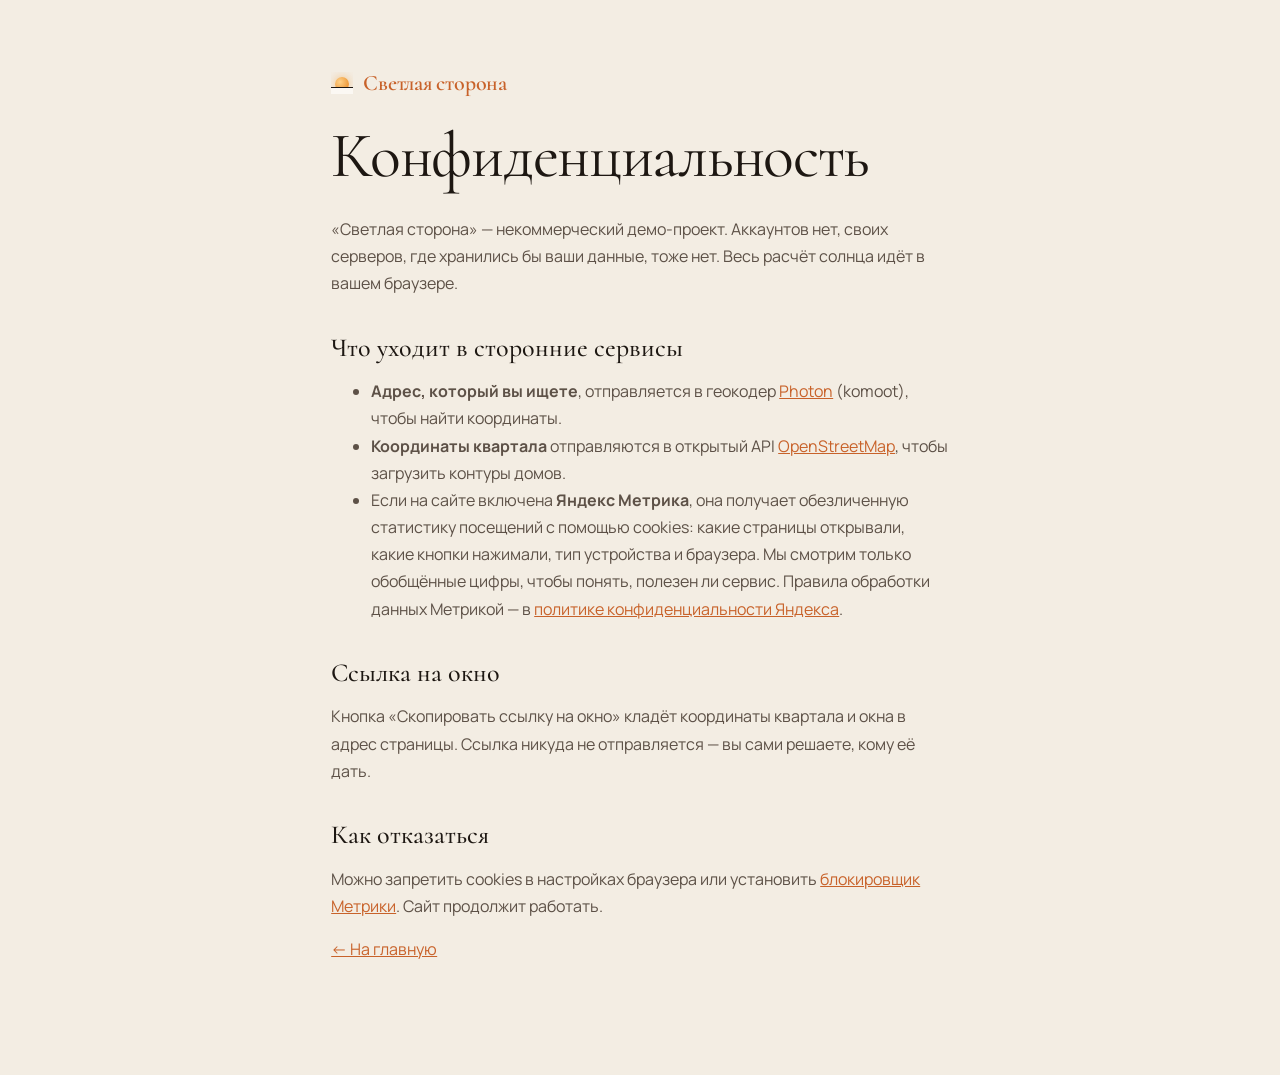
==== privacy.html @ 769c6578 "Скорость, путь пользователя, аналитика, документация Скорость на слабых компьютерах: - кадр рисуется" ====
<!doctype html>
<html lang="ru">
<head>
  <meta charset="utf-8">
  <meta name="viewport" content="width=device-width, initial-scale=1">
  <title>Конфиденциальность — Светлая сторона</title>
  <link rel="preconnect" href="https://fonts.googleapis.com">
  <link rel="preconnect" href="https://fonts.gstatic.com" crossorigin>
  <link href="https://fonts.googleapis.com/css2?family=Cormorant:wght@400;500&family=Manrope:wght@400;600&display=swap" rel="stylesheet">
  <link rel="stylesheet" href="css/style.css">
  <style>
    .doc { max-width: 720px; margin: 0 auto; padding: 72px var(--gutter) 96px; }
    .doc h1 { margin: 24px 0 28px; font: 400 clamp(40px, 6vw, 64px)/1 var(--serif); letter-spacing: -0.02em; }
    .doc h2 { margin: 36px 0 10px; font: 500 26px/1.1 var(--serif); }
    .doc p, .doc li { font-size: 16px; line-height: 1.7; color: var(--ink-2); }
    .doc a { color: var(--sun-deep); }
  </style>
</head>
<body>
  <main class="doc">
    <a class="logo" href="./"><span class="logo-mark" aria-hidden="true"><i></i></span><span class="logo-word">Светлая сторона</span></a>
    <h1>Конфиденциальность</h1>
    <p>«Светлая сторона» — некоммерческий демо-проект. Аккаунтов нет, своих серверов, где хранились бы ваши данные, тоже нет. Весь расчёт солнца идёт в вашем браузере.</p>

    <h2>Что уходит в сторонние сервисы</h2>
    <ul>
      <li><b>Адрес, который вы ищете</b>, отправляется в геокодер <a href="https://photon.komoot.io" target="_blank" rel="noopener">Photon</a> (komoot), чтобы найти координаты.</li>
      <li><b>Координаты квартала</b> отправляются в открытый API <a href="https://www.openstreetmap.org" target="_blank" rel="noopener">OpenStreetMap</a>, чтобы загрузить контуры домов.</li>
      <li>Если на сайте включена <b>Яндекс Метрика</b>, она получает обезличенную статистику посещений с помощью cookies: какие страницы открывали, какие кнопки нажимали, тип устройства и браузера. Мы смотрим только обобщённые цифры, чтобы понять, полезен ли сервис. Правила обработки данных Метрикой — в <a href="https://yandex.ru/legal/confidential/" target="_blank" rel="noopener">политике конфиденциальности Яндекса</a>.</li>
    </ul>

    <h2>Ссылка на окно</h2>
    <p>Кнопка «Скопировать ссылку на окно» кладёт координаты квартала и окна в адрес страницы. Ссылка никуда не отправляется — вы сами решаете, кому её дать.</p>

    <h2>Как отказаться</h2>
    <p>Можно запретить cookies в настройках браузера или установить <a href="https://yandex.ru/support/metrica/general/opt-out.html" target="_blank" rel="noopener">блокировщик Метрики</a>. Сайт продолжит работать.</p>

    <p><a href="./">← На главную</a></p>
  </main>
</body>
</html>
---- css/style.css ----
/* ============ Светлая сторона — стили ============ */

:root {
  --bg: #f3ede3;
  --bg-2: #ece4d7;
  --paper: #fbf8f3;
  --ink: #1d1712;
  --ink-2: #5d5147;
  --ink-3: #998b7d;
  --line: rgba(29, 23, 18, 0.08);
  --line-2: rgba(29, 23, 18, 0.14);
  --sun: #ee9a3a;
  --sun-2: #f3b56f;
  --sun-3: #ffd28a;
  --sun-deep: #c8622a;
  --shade: #93a0bd;
  --shade-deep: #5d6d93;
  --sage: #7f9470;
  --esp: #191310;

  --serif: "Cormorant", "Cormorant Garamond", Georgia, serif;
  --sans: "Manrope", system-ui, -apple-system, "Segoe UI", sans-serif;
  --mono: "JetBrains Mono", ui-monospace, "SFMono-Regular", Consolas, monospace;

  --ease: cubic-bezier(0.32, 0.72, 0, 1);
  --ease-out: cubic-bezier(0.16, 1, 0.3, 1);
  --spring: cubic-bezier(0.34, 1.56, 0.64, 1);

  --r-xl: 2rem;
  --bezel: 6px;
  --shadow-soft: 0 1px 1px rgba(60, 40, 20, 0.03), 0 14px 34px -16px rgba(60, 40, 20, 0.2),
    0 44px 90px -44px rgba(60, 40, 20, 0.24);
  --gutter: clamp(16px, 4vw, 56px);
}

*,
*::before,
*::after { box-sizing: border-box; }

html { -webkit-text-size-adjust: 100%; scroll-behavior: smooth; }
body {
  margin: 0;
  background: var(--bg);
  color: var(--ink);
  font-family: var(--sans);
  font-size: 16px;
  line-height: 1.5;
  -webkit-font-smoothing: antialiased;
  -moz-osx-font-smoothing: grayscale;
  overflow-x: hidden;
}
button, input { font: inherit; color: inherit; }
button { cursor: pointer; border: 0; background: none; padding: 0; }
a { color: inherit; }
::selection { background: var(--sun-3); color: var(--ink); }
:focus-visible { outline: 2px solid var(--sun); outline-offset: 3px; border-radius: 8px; }
[hidden] { display: none !important; }

/* ============ Сцена ============ */
.stage { position: fixed; inset: 0; z-index: 0; }
.stage canvas { display: block; width: 100%; height: 100%; outline: none; }
.stage-veil {
  position: absolute;
  inset: 0;
  pointer-events: none;
  background: linear-gradient(90deg, rgba(243, 237, 227, 0.92) 0%, rgba(243, 237, 227, 0.7) 26%, rgba(243, 237, 227, 0) 52%);
  transition: opacity 1.2s var(--ease);
}
.is-app .stage-veil { opacity: 0; }
.is-booting .stage { opacity: 0; }
.stage { transition: opacity 1.6s var(--ease); }

.labels { position: absolute; inset: 0; pointer-events: none; overflow: hidden; }
.lbl {
  position: absolute;
  left: 0;
  top: 0;
  white-space: nowrap;
  transition: opacity 0.3s var(--ease);
  will-change: transform;
}
.lbl-hour {
  translate: -50% -170%;
  font: 500 10px/1 var(--mono);
  color: #8a5a2a;
  padding: 3px 6px;
  border-radius: 999px;
  background: rgba(251, 248, 243, 0.78);
  box-shadow: 0 0 0 1px rgba(200, 98, 42, 0.14);
}
.lbl-arc {
  translate: -50% -140%;
  font: 500 11px/1 var(--sans);
  color: var(--ink-3);
}
.lbl-win {
  translate: 14px -50%;
  font: 600 11.5px/1 var(--sans);
  color: var(--ink);
  padding: 7px 11px 7px 9px;
  border-radius: 999px;
  background: rgba(251, 248, 243, 0.92);
  box-shadow: 0 0 0 1px rgba(200, 98, 42, 0.22), 0 8px 18px -8px rgba(60, 40, 20, 0.35);
  display: inline-flex;
  align-items: center;
  gap: 7px;
}
.lbl-win::before {
  content: "";
  width: 7px;
  height: 7px;
  border-radius: 50%;
  background: var(--sun);
  box-shadow: 0 0 0 3px rgba(238, 154, 58, 0.2);
}
.is-landing .lbl-hour,
.is-landing .lbl-arc { opacity: 0.85; }

/* ============ Общие компоненты ============ */
.title, .manifest-text, .final-title, .step h3, .calendar-cap h3, .p-title, .empty h3, .qa summary, .zone-name, .norm-lede {
  text-wrap: balance;
}
.wrap { max-width: 1320px; margin: 0 auto; padding: 0 var(--gutter); }
.section { position: relative; z-index: 2; background: var(--bg); padding: clamp(96px, 12vw, 176px) 0; }

.p-kicker { display: block; font-size: 12.5px; font-weight: 600; color: var(--ink-3); }
.micro { font-size: 12px; line-height: 1.3; color: var(--ink-3); }

/* Поверхности: одна граница и одна тень */
.shell { border-radius: var(--r-xl); }
.core {
  border-radius: inherit;
  background: var(--paper);
  box-shadow: 0 0 0 1px var(--line), 0 18px 40px -28px rgba(60, 40, 20, 0.38);
}

/* Кнопки */
.btn {
  display: inline-flex;
  align-items: center;
  justify-content: center;
  gap: 8px;
  padding: 13px 24px;
  border-radius: 999px;
  font-weight: 600;
  font-size: 14.5px;
  white-space: nowrap;
  transition: transform 0.4s var(--ease), background-color 0.3s var(--ease), box-shadow 0.3s var(--ease);
}
.btn:active { transform: scale(0.98); }
.btn-i { width: 15px; height: 15px; flex: none; fill: none; stroke: currentColor; stroke-width: 1.5; stroke-linecap: round; stroke-linejoin: round; }
.btn-sun { background: #e98a34; color: #fffaf3; box-shadow: 0 10px 24px -14px rgba(200, 98, 42, 0.8); }
.btn-sun:hover { background: #de7d28; }
.btn-ink { background: var(--ink); color: var(--paper); }
.btn-ink:hover { background: #2c231c; }
.btn-ghost { background: transparent; color: var(--ink); box-shadow: inset 0 0 0 1px var(--line-2); }
.btn-ghost:hover { background: rgba(29, 23, 18, 0.05); }
.btn-sm { padding: 9px 16px; font-size: 13px; }
.btn-lg { padding: 18px 34px; font-size: 17px; }

/* Логотип */
.logo { display: inline-flex; align-items: center; gap: 10px; text-decoration: none; }
.logo-mark { position: relative; width: 22px; height: 22px; flex: none; overflow: hidden; }
.logo-mark i {
  position: absolute;
  left: 4px;
  top: 5px;
  width: 14px;
  height: 14px;
  border-radius: 50%;
  background: radial-gradient(circle at 35% 35%, #ffd28a, #ee9a3a 70%);
  box-shadow: 0 0 10px rgba(238, 154, 58, 0.55);
}
.logo-mark::after {
  content: "";
  position: absolute;
  left: 0;
  right: 0;
  top: 15px;
  height: 7px;
  background: var(--paper);
  border-top: 1.5px solid var(--ink);
}
.logo-word { font: 600 22px/1 var(--serif); letter-spacing: -0.01em; white-space: nowrap; }

/* ============ Навигация ============ */
.nav {
  position: fixed;
  top: 18px;
  left: 50%;
  z-index: 40;
  transform: translateX(-50%);
  transition: transform 0.9s var(--ease), opacity 0.6s var(--ease);
}
.nav-pill {
  display: flex;
  align-items: center;
  gap: 6px;
  padding: 6px 6px 6px 18px;
  border-radius: 999px;
  background: rgba(251, 248, 243, 0.66);
  -webkit-backdrop-filter: blur(18px) saturate(1.4);
  backdrop-filter: blur(18px) saturate(1.4);
  box-shadow: 0 0 0 1px rgba(29, 23, 18, 0.06), 0 12px 32px -14px rgba(60, 40, 20, 0.3);
}
.nav .logo { margin-right: 14px; }
.nav-links { display: flex; gap: 2px; }
.nav-links a {
  padding: 9px 14px;
  border-radius: 999px;
  font-size: 13.5px;
  font-weight: 500;
  color: var(--ink-2);
  text-decoration: none;
  white-space: nowrap;
  transition: background-color 0.4s var(--ease), color 0.4s var(--ease);
}
.nav-links a:hover { background: rgba(29, 23, 18, 0.05); color: var(--ink); }
.nav-cta { margin-left: 8px; }
.is-app .nav { transform: translate(-50%, -140%); opacity: 0; pointer-events: none; }

.burger { display: none; position: relative; width: 42px; height: 42px; border-radius: 50%; background: var(--ink); }
.burger i {
  position: absolute;
  left: 13px;
  width: 16px;
  height: 1.5px;
  background: var(--paper);
  border-radius: 2px;
  transition: transform 0.6s var(--ease), top 0.6s var(--ease);
}
.burger i:first-child { top: 17px; }
.burger i:last-child { top: 23px; }
.menu-open .burger i:first-child { top: 20px; transform: rotate(45deg); }
.menu-open .burger i:last-child { top: 20px; transform: rotate(-45deg); }

.menu {
  position: fixed;
  inset: 0;
  z-index: 35;
  display: flex;
  align-items: center;
  padding: 0 28px;
  background: rgba(243, 237, 227, 0.86);
  -webkit-backdrop-filter: blur(28px);
  backdrop-filter: blur(28px);
  opacity: 0;
  pointer-events: none;
  transition: opacity 0.6s var(--ease);
}
.menu nav { display: flex; flex-direction: column; gap: 6px; }
.menu a,
.menu .menu-cta {
  font: 400 44px/1.1 var(--serif);
  color: var(--ink);
  text-decoration: none;
  text-align: left;
  opacity: 0;
  transform: translateY(48px);
  transition: opacity 0.7s var(--ease), transform 0.9s var(--ease);
  transition-delay: calc(var(--i) * 60ms + 80ms);
}
.menu .menu-cta { margin-top: 24px; font-style: italic; color: var(--sun-deep); }
.menu-open .menu { opacity: 1; pointer-events: auto; }
.menu-open .menu a,
.menu-open .menu .menu-cta { opacity: 1; transform: none; }

/* ============ Герой ============ */
.landing { position: relative; z-index: 1; transition: opacity 0.8s var(--ease), transform 1s var(--ease); }
.hero {
  position: relative;
  min-height: 100dvh;
  padding: 0 var(--gutter);
  pointer-events: none;
}
.hero-copy {
  position: relative;
  z-index: 2;
  display: flex;
  flex-direction: column;
  align-items: flex-start;
  justify-content: center;
  min-height: 100dvh;
  max-width: 720px;
  padding: 120px 0 110px;
}
.hero-copy > * { pointer-events: auto; }
.display {
  margin: 0;
  font: 400 clamp(54px, 7.4vw, 128px)/0.92 var(--serif);
  letter-spacing: -0.025em;
  color: var(--ink);
}
.display em { font-style: italic; color: var(--sun-deep); }
.lede {
  max-width: 35ch;
  text-wrap: pretty;
  margin: 28px 0 34px;
  font-size: clamp(16px, 1.25vw, 19px);
  line-height: 1.6;
  color: var(--ink-2);
}
.hero-copy,
.readout { transition: opacity 0.9s var(--ease); }
.is-booting .hero-copy,
.is-booting .readout { opacity: 0; }

/* Поиск */
.search { position: relative; width: min(100%, 560px); z-index: 5; }
.search-core { display: flex; align-items: center; gap: 10px; padding: 6px 6px 6px 18px; }
.search-ico { width: 18px; height: 18px; flex: none; fill: none; stroke: var(--ink-3); stroke-width: 1.4; stroke-linecap: round; }
.search input {
  flex: 1;
  min-width: 0;
  height: 46px;
  border: 0;
  outline: none;
  background: transparent;
  font-size: 16px;
  color: var(--ink);
}
.search input::placeholder { color: var(--ink-3); }
.search input::-webkit-search-cancel-button { display: none; }
.suggest {
  position: absolute;
  left: 0;
  right: 0;
  top: calc(100% + 8px);
  margin: 0;
  padding: 6px;
  list-style: none;
  border-radius: 24px;
  background: rgba(251, 248, 243, 0.97);
  box-shadow: 0 0 0 1px var(--line), 0 24px 50px -20px rgba(60, 40, 20, 0.35);
  opacity: 0;
  transform: translateY(-6px) scale(0.99);
  pointer-events: none;
  transition: opacity 0.35s var(--ease), transform 0.5s var(--ease);
  max-height: 340px;
  overflow-y: auto;
}
.suggest.open { opacity: 1; transform: none; pointer-events: auto; }
.suggest li {
  display: flex;
  flex-direction: column;
  gap: 2px;
  padding: 10px 14px;
  border-radius: 18px;
  cursor: pointer;
  transition: background-color 0.25s var(--ease);
}
.suggest li:hover,
.suggest li.active { background: rgba(29, 23, 18, 0.05); }
.suggest .s-title { font-size: 14.5px; font-weight: 600; }
.suggest .s-sub { font-size: 12px; color: var(--ink-3); }
.suggest .s-note { font-size: 13px; color: var(--ink-3); cursor: default; }
.suggest .s-note:hover { background: none; }

.quick { display: flex; flex-wrap: wrap; align-items: center; gap: 8px; margin-top: 22px; }
.quick span { font-size: 12.5px; color: var(--ink-3); margin-right: 4px; }
.quick button {
  padding: 8px 14px;
  border-radius: 999px;
  font-size: 13px;
  font-weight: 500;
  background: rgba(251, 248, 243, 0.75);
  box-shadow: inset 0 0 0 1px var(--line);
  transition: transform 0.5s var(--ease), background-color 0.4s var(--ease), box-shadow 0.4s var(--ease);
}
.quick button:hover { background: var(--paper); transform: translateY(-1px); box-shadow: inset 0 0 0 1px var(--line-2), 0 8px 18px -10px rgba(60, 40, 20, 0.3); }

/* Табло в углу героя */
.readout {
  position: absolute;
  right: var(--gutter);
  bottom: 40px;
  z-index: 2;
  width: 304px;
  pointer-events: auto;
}
.readout .core { padding: 16px 18px 15px; background: rgba(251, 248, 243, 0.9); }
.readout-top { display: flex; justify-content: space-between; }
.readout-main { display: flex; align-items: baseline; justify-content: space-between; margin: 10px 0 12px; }
.readout-clock { font: 400 40px/1 var(--mono); letter-spacing: -0.04em; }
.readout-sun { display: inline-flex; align-items: center; gap: 6px; font: 500 14px var(--mono); color: var(--sun-deep); }
.readout-sun svg { width: 16px; height: 16px; fill: none; stroke: currentColor; stroke-width: 1.4; stroke-linecap: round; }
.readout-track { display: block; width: 100%; height: 22px; border-radius: 6px; }
.readout-status { display: flex; align-items: center; gap: 8px; margin: 12px 0 0; font-size: 12.5px; color: var(--ink-2); }
.readout-status i { width: 8px; height: 8px; border-radius: 50%; background: var(--sun); flex: none; transition: background-color 0.4s var(--ease); }
.readout-status.is-blocked i { background: var(--shade-deep); }
.readout-status.is-off i { background: var(--ink-3); }

.hero-hint {
  position: absolute;
  left: var(--gutter);
  bottom: 32px;
  z-index: 2;
  margin: 0;
  font-size: 12.5px;
  color: var(--ink-3);
}
@media (hover: none) { .hero-hint { display: none; } }

/* ============ Манифест ============ */
.sheet {
  position: relative;
  z-index: 2;
  background: var(--bg);
  border-radius: 44px 44px 0 0;
  box-shadow: 0 -30px 60px -40px rgba(60, 40, 20, 0.35);
}
.manifest-text {
  margin: 0;
  max-width: 1120px;
  font: 400 clamp(30px, 3.8vw, 64px)/1.06 var(--serif);
  letter-spacing: -0.018em;
}
.stats {
  display: grid;
  grid-template-columns: repeat(3, 1fr);
  margin-top: clamp(56px, 7vw, 96px);
  border-top: 1px solid var(--line-2);
}
.stat { padding: 28px 32px 0 0; }
.stat + .stat { padding-left: 32px; border-left: 1px solid var(--line-2); }
.stat-num { display: flex; align-items: baseline; gap: 6px; font: 300 clamp(64px, 6.4vw, 104px)/0.9 var(--serif); letter-spacing: -0.03em; }
.stat-num b { font-weight: 400; }
.stat-num small { font-size: 0.32em; color: var(--ink-3); letter-spacing: 0; }
.stat p { margin: 18px 0 0; max-width: 30ch; font-size: 14.5px; color: var(--ink-2); }
.stat p b { color: var(--ink); font-weight: 600; }

/* ============ Как считаем ============ */
.title {
  margin: 0;
  font: 400 clamp(40px, 5vw, 84px)/0.98 var(--serif);
  letter-spacing: -0.025em;
}
.steps {
  display: grid;
  grid-template-columns: repeat(3, 1fr);
  margin: clamp(48px, 6vw, 80px) 0 0;
  padding: 0;
  list-style: none;
  border-top: 1px solid var(--line-2);
}
.step { padding: 28px 32px 0 0; }
.step + .step { padding-left: 32px; border-left: 1px solid var(--line-2); }
.step-num { display: block; font: 400 40px/1 var(--serif); color: var(--sun-deep); }
.step h3 { margin: 22px 0 12px; font: 500 30px/1.05 var(--serif); letter-spacing: -0.01em; }
.step p { margin: 0; max-width: 40ch; font-size: 15px; line-height: 1.65; color: var(--ink-2); }
.step .step-fact { margin-top: 16px; color: var(--ink); }
.step-fact:empty { display: none; }
.calendar { margin: clamp(80px, 10vw, 140px) 0 0; }
.calendar-cap { display: flex; justify-content: space-between; align-items: flex-end; gap: 40px; margin-bottom: 28px; }
.calendar-cap h3 { margin: 0 0 12px; font: 400 clamp(32px, 3.4vw, 52px)/1 var(--serif); letter-spacing: -0.02em; }
.calendar-cap p { margin: 0; max-width: 62ch; font-size: 15px; line-height: 1.65; color: var(--ink-2); }
.calendar-cap .legend { flex: none; flex-direction: column; gap: 8px; }

/* Тепловая карта */
.heat-wrap { position: relative; padding: 0 0 0 34px; margin: 0; }
.heat { display: block; width: 100%; height: 240px; border-radius: 12px; background: #f1ebe1; cursor: crosshair; }
.heat-hours {
  position: absolute;
  left: 0;
  top: 0;
  height: 240px;
  display: flex;
  flex-direction: column;
  justify-content: space-between;
  font: 500 10px/1 var(--mono);
  color: var(--ink-3);
}
.heat-months {
  display: grid;
  grid-template-columns: repeat(12, 1fr);
  margin-top: 10px;
  font: 500 11px/1 var(--sans);
  color: var(--ink-3);
}
.heat-months span { padding-left: 2px; border-left: 1px solid var(--line); }
.legend { display: flex; flex-wrap: wrap; gap: 8px 18px; margin: 0; padding: 0; list-style: none; font-size: 13px; color: var(--ink-2); }
.legend li { display: inline-flex; align-items: center; gap: 8px; white-space: nowrap; }
.legend i { width: 11px; height: 11px; border-radius: 3px; }
.lg-lit { background: #f2a447; }
.lg-blk { background: #9aa6c0; }
.lg-beh { background: #e6ddcf; box-shadow: inset 0 0 0 1px rgba(29, 23, 18, 0.08); }
.lg-night { background: #2b2b3d; }

/* ============ Норма ============ */
.norm-sec { background: var(--esp); color: #efe7db; border-radius: 44px; margin: 0 clamp(8px, 1.4vw, 20px); }
.norm-sec .title { color: #f7f1e8; max-width: 24ch; }
.norm-top { display: flex; flex-direction: column; align-items: flex-start; gap: 26px; margin-bottom: clamp(48px, 6vw, 88px); }
.norm-grid { display: grid; grid-template-columns: 4fr 8fr; gap: clamp(40px, 6vw, 96px); align-items: start; }
.norm-intro { display: flex; flex-direction: column; align-items: flex-start; gap: 22px; padding-top: 72px; }
.norm-lede { margin: 0; font-size: 16.5px; line-height: 1.65; color: rgba(239, 231, 219, 0.78); max-width: 46ch; }
.norm-note { margin: 0; font-size: 14px; line-height: 1.6; color: rgba(239, 231, 219, 0.5); max-width: 50ch; }
.zones { display: grid; grid-template-columns: repeat(3, 1fr); gap: 14px; padding-top: 72px; position: relative; }
.lat-scale {
  position: absolute;
  left: 0;
  right: 0;
  top: 0;
  height: 40px;
  border-bottom: 1px solid rgba(255, 255, 255, 0.14);
}
.lat-scale span {
  position: absolute;
  left: var(--p);
  bottom: 10px;
  transform: translateX(-50%);
  font: 500 11px/1 var(--sans);
  color: rgba(239, 231, 219, 0.5);
  white-space: nowrap;
}
.lat-scale span::after {
  content: "";
  position: absolute;
  left: 50%;
  top: calc(100% + 4px);
  width: 1px;
  height: 7px;
  background: rgba(239, 231, 219, 0.35);
}
.lat-scale span:first-child { transform: none; }
.lat-scale span:first-child::after { left: 0; }
.lat-scale span:last-child { transform: translateX(-100%); }
.lat-scale span:last-child::after { left: auto; right: 0; }
.lat-scale .lat-mark { color: var(--sun-2); bottom: -22px; }
.lat-scale .lat-mark::after { top: auto; bottom: calc(100% + 4px); height: 12px; background: var(--sun-2); }
.zone { display: flex; flex-direction: column; min-height: 280px; padding: 26px 24px 24px; border-radius: 24px; background: #221a15; box-shadow: inset 0 0 0 1px rgba(255, 255, 255, 0.08); }
.zone-name { font: 500 26px/1 var(--serif); color: #f7f1e8; }
.zone-lat { margin-top: 10px; font-size: 13px; color: rgba(239, 231, 219, 0.55); }
.zone-val { margin-top: auto; font: 300 92px/0.9 var(--serif); letter-spacing: -0.03em; color: #f7f1e8; }
.zone-val small { font-size: 0.3em; margin-left: 6px; color: rgba(239, 231, 219, 0.5); }
.zone-period { margin-top: 14px; font-size: 13px; color: rgba(239, 231, 219, 0.6); }

/* ============ Вопросы ============ */
.faq-grid { display: grid; grid-template-columns: 5fr 7fr; gap: clamp(40px, 6vw, 96px); align-items: start; }
.faq-list { border-top: 1px solid var(--line-2); }
.qa { border-bottom: 1px solid var(--line-2); }
.qa summary {
  display: flex;
  align-items: center;
  justify-content: space-between;
  gap: 24px;
  padding: 28px 0;
  list-style: none;
  cursor: pointer;
  font: 400 clamp(24px, 2.2vw, 32px)/1.1 var(--serif);
  letter-spacing: -0.01em;
  transition: color 0.4s var(--ease);
}
.qa summary::-webkit-details-marker { display: none; }
.qa summary:hover { color: var(--sun-deep); }
.qa summary i { position: relative; width: 34px; height: 34px; flex: none; border-radius: 50%; box-shadow: inset 0 0 0 1px var(--line-2); transition: transform 0.6s var(--ease), background-color 0.4s var(--ease); }
.qa summary i::before,
.qa summary i::after { content: ""; position: absolute; left: 11px; top: 16.5px; width: 12px; height: 1px; background: currentColor; }
.qa summary i::after { transform: rotate(90deg); }
.qa[open] summary i { transform: rotate(45deg); background: rgba(238, 154, 58, 0.12); }
.qa-body p { margin: 0; padding: 0 0 30px; max-width: 62ch; font-size: 16px; line-height: 1.7; color: var(--ink-2); }
.qa[open] .qa-body { animation: qaIn 0.7s var(--ease-out); }
@keyframes qaIn { from { opacity: 0; transform: translateY(-8px); } }

/* ============ Финал ============ */
.final { padding-bottom: 40px; }
.final-inner { display: flex; flex-direction: column; align-items: center; text-align: center; gap: 48px; padding-bottom: clamp(96px, 12vw, 160px); }
.final-title { margin: 0; font: 400 clamp(48px, 7vw, 124px)/0.92 var(--serif); letter-spacing: -0.028em; }
.foot { display: flex; align-items: center; gap: 28px; padding-top: 32px; border-top: 1px solid var(--line-2); }
.foot p { margin: 0; font-size: 12.5px; color: var(--ink-3); max-width: 90ch; }
.foot a { color: var(--ink-2); }
.logo-sm .logo-word { font-size: 20px; }

/* Появление при прокрутке */
.rv [data-reveal] { opacity: 0; transform: translateY(16px); transition: opacity 0.8s var(--ease-out), transform 0.9s var(--ease-out); }
.rv [data-reveal].in { opacity: 1; transform: none; }

/* ============ Приложение ============ */
.is-app { overflow: hidden; }
.is-app .landing { opacity: 0; transform: translateY(-24px); pointer-events: none; }
.is-app.app-ready .landing { visibility: hidden; }
.app {
  position: fixed;
  inset: 0;
  z-index: 20;
  pointer-events: none;
  visibility: hidden;
  opacity: 0;
  transition: opacity 0.7s var(--ease), visibility 0s linear 0.7s;
}
.is-app .app { visibility: visible; opacity: 1; transition: opacity 0.7s var(--ease) 0.25s, visibility 0s; }
.app > * { pointer-events: auto; }
.app .panels { pointer-events: none; }
.app .panels > * { pointer-events: auto; }

.app-top {
  position: absolute;
  top: 16px;
  left: 16px;
  right: 16px;
  display: flex;
  align-items: center;
  gap: 12px;
  pointer-events: none;
}
.app-top > * { pointer-events: auto; }
.pill {
  display: inline-flex;
  align-items: center;
  gap: 10px;
  height: 52px;
  padding: 0 18px 0 14px;
  border-radius: 999px;
  background: rgba(251, 248, 243, 0.74);
  -webkit-backdrop-filter: blur(18px) saturate(1.3);
  backdrop-filter: blur(18px) saturate(1.3);
  box-shadow: 0 0 0 1px rgba(29, 23, 18, 0.06), 0 12px 30px -16px rgba(60, 40, 20, 0.35);
  font-size: 13.5px;
  white-space: nowrap;
}
.back { transition: transform 0.6s var(--ease); }
.back:hover { transform: translateX(-2px); }
.back svg { width: 16px; height: 16px; fill: none; stroke: var(--ink); stroke-width: 1.5; stroke-linecap: round; stroke-linejoin: round; }
.back-word { font: 600 19px/1 var(--serif); white-space: nowrap; }
.back .logo-mark::after { background: transparent; }
.app-search { margin: 0 auto; width: min(480px, 100%); }
.app-search.shell { -webkit-backdrop-filter: blur(18px); backdrop-filter: blur(18px); }
.app-search .core { background: rgba(251, 248, 243, 0.88); }
.app-search input { height: 38px; font-size: 14.5px; }
.place-pill { max-width: 320px; }
.place-pill span { overflow: hidden; text-overflow: ellipsis; color: var(--ink-2); }
.place-pill b { font: 500 11px var(--mono); padding: 4px 8px; border-radius: 999px; background: rgba(29, 23, 18, 0.06); }

.panels { position: absolute; inset: 0; }
.panel {
  position: absolute;
  top: 84px;
  max-height: calc(100dvh - 84px - 112px);
  display: flex;
  -webkit-backdrop-filter: blur(22px) saturate(1.3);
  backdrop-filter: blur(22px) saturate(1.3);
  transition: transform 1s var(--ease), opacity 0.8s var(--ease);
}
.panel .core { flex: 1; overflow-y: auto; overscroll-behavior: contain; background: rgba(251, 248, 243, 0.86); scrollbar-width: thin; scrollbar-color: rgba(29, 23, 18, 0.15) transparent; }
.panel-left { left: 16px; width: 318px; transform: translateX(-30px); opacity: 0; }
.panel-right { right: 16px; width: 384px; bottom: 112px; transform: translateX(30px); opacity: 0; }
.is-app .panel-left,
.is-app .panel-right { transform: none; opacity: 1; transition-delay: 0.35s; }
.is-app .panel-right { transition-delay: 0.45s; }

.p-sec { padding: 18px 20px; border-bottom: 1px solid var(--line); }
.p-sec:last-of-type { border-bottom: 0; }
.p-title { margin: 12px 0 4px; font: 500 26px/1.04 var(--serif); letter-spacing: -0.01em; }
.p-sub { margin: 0; font-size: 13px; line-height: 1.5; color: var(--ink-3); }
.p-row { display: flex; align-items: center; justify-content: space-between; gap: 12px; }
.p-label { font-size: 12.5px; font-weight: 600; color: var(--ink-2); display: inline-flex; align-items: center; gap: 8px; }
.p-value { font-size: 12.5px; font-weight: 600; color: var(--ink); }
.tag { font: 600 11px/1 var(--sans); white-space: nowrap; padding: 4px 8px; border-radius: 999px; background: rgba(29, 23, 18, 0.06); color: var(--ink-3); }
.tag.is-guess { background: rgba(238, 154, 58, 0.16); color: #9a4a17; }
.tag.is-user { background: rgba(93, 109, 147, 0.14); color: var(--shade-deep); }
.stepper { display: inline-flex; align-items: center; gap: 2px; padding: 3px; border-radius: 999px; background: rgba(29, 23, 18, 0.05); }
.stepper button { width: 30px; height: 30px; border-radius: 50%; font-size: 16px; line-height: 1; color: var(--ink-2); transition: background-color 0.3s var(--ease), transform 0.4s var(--ease); }
.stepper button:hover { background: var(--paper); color: var(--ink); }
.stepper button:active { transform: scale(0.92); }
.stepper output { min-width: 32px; text-align: center; font: 500 14px var(--mono); }
.facing { margin: 12px 0 0; font-size: 12.5px; color: var(--ink-3); }
.facing b { color: var(--ink); font-weight: 600; }
.hint { margin: 0; padding: 14px 20px 18px; font-size: 11.5px; line-height: 1.55; color: var(--ink-3); }

input[type="range"] {
  --fill: 50%;
  -webkit-appearance: none;
  appearance: none;
  width: 100%;
  height: 24px;
  margin: 12px 0 0;
  background: transparent;
  cursor: pointer;
}
input[type="range"]::-webkit-slider-runnable-track {
  height: 4px;
  border-radius: 4px;
  background: linear-gradient(90deg, var(--sun) var(--fill), rgba(29, 23, 18, 0.1) var(--fill));
}
input[type="range"]::-moz-range-track { height: 4px; border-radius: 4px; background: rgba(29, 23, 18, 0.1); }
input[type="range"]::-moz-range-progress { height: 4px; border-radius: 4px; background: var(--sun); }
input[type="range"]::-webkit-slider-thumb {
  -webkit-appearance: none;
  width: 18px;
  height: 18px;
  margin-top: -7px;
  border-radius: 50%;
  background: var(--paper);
  box-shadow: 0 0 0 1px rgba(29, 23, 18, 0.12), 0 4px 10px -2px rgba(60, 40, 20, 0.35);
  transition: transform 0.4s var(--ease);
}
input[type="range"]::-moz-range-thumb { width: 18px; height: 18px; border: 0; border-radius: 50%; background: var(--paper); box-shadow: 0 0 0 1px rgba(29, 23, 18, 0.12), 0 4px 10px -2px rgba(60, 40, 20, 0.35); }
input[type="range"]:active::-webkit-slider-thumb { transform: scale(1.15); }

.chips { display: flex; flex-wrap: wrap; gap: 6px; margin-top: 12px; }
.chips button {
  padding: 6px 11px;
  border-radius: 999px;
  font-size: 12px;
  font-weight: 500;
  color: var(--ink-2);
  background: rgba(29, 23, 18, 0.045);
  transition: background-color 0.35s var(--ease), color 0.35s var(--ease);
}
.chips button:hover { background: rgba(29, 23, 18, 0.08); }
.chips button.active { background: var(--ink); color: var(--paper); }
.months { display: grid; grid-template-columns: repeat(12, 1fr); margin-top: 2px; font: 500 10px var(--sans); color: var(--ink-3); }
.months span { text-align: center; }

/* Результаты */
.empty { padding: 34px 26px 30px; text-align: center; }
.empty-art svg { width: 132px; height: auto; }
.empty .blink { animation: blink 1.8s var(--ease) infinite; }
.empty .cursor { animation: cursor 3.2s var(--ease) infinite; }
@keyframes blink { 50% { opacity: 0.35; } }
@keyframes cursor { 0%, 100% { transform: translate(8px, 10px); } 50% { transform: none; } }
.empty h3 { margin: 18px 0 8px; font: 500 28px/1.05 var(--serif); }
.empty p { margin: 0 auto; max-width: 30ch; font-size: 13.5px; color: var(--ink-3); }
.results { display: none; }
.has-win .empty { display: none; }
.has-win .results { display: block; }

.r-hero { padding: 22px 22px 18px; }
.r-big { margin-top: 14px; font: 400 66px/0.88 var(--serif); letter-spacing: -0.03em; }
.r-big small { font-size: 0.42em; letter-spacing: 0; color: var(--ink-2); margin: 0 0.12em 0 0.06em; }
.r-cap { margin: 8px 0 0; font-size: 13px; color: var(--ink-3); }
.r-intervals { display: flex; flex-wrap: wrap; gap: 6px; margin-top: 14px; }
.r-intervals span { font: 500 11.5px var(--mono); padding: 5px 9px; border-radius: 999px; background: rgba(238, 154, 58, 0.14); color: #93460f; }
.r-intervals .none { background: rgba(93, 109, 147, 0.12); color: var(--shade-deep); }

.norm-card { margin: 0 14px 14px; padding: 14px 16px; border-radius: 20px; background: rgba(127, 148, 112, 0.14); box-shadow: inset 0 0 0 1px rgba(127, 148, 112, 0.2); transition: background-color 0.5s var(--ease); }
.norm-card.fail { background: rgba(200, 98, 42, 0.09); box-shadow: inset 0 0 0 1px rgba(200, 98, 42, 0.18); }
.norm-head { display: flex; align-items: center; justify-content: space-between; gap: 10px; }
.norm-badge { font: 700 12px/1 var(--sans); padding: 6px 10px; border-radius: 999px; background: var(--sage); color: #fff; }
.norm-card.fail .norm-badge { background: var(--sun-deep); }
.norm-text { margin: 10px 0 0; font-size: 13px; line-height: 1.55; color: var(--ink-2); }
.norm-text b { color: var(--ink); }

.r-sec { padding: 18px 20px; border-top: 1px solid var(--line); }
.r-head { display: flex; align-items: baseline; justify-content: space-between; gap: 10px; margin-bottom: 14px; }
.r-head h4 { margin: 0; font: 500 22px/1 var(--serif); letter-spacing: -0.01em; }
.heat-wrap-sm { margin: 0; padding: 0; }
.heat-wrap-sm .heat { height: 150px; border-radius: 10px; }
.heat-wrap-sm .heat-months { font-size: 9px; margin-top: 6px; }
.legend-sm { margin-top: 12px; font-size: 11.5px; gap: 6px 14px; }
.legend-sm i { width: 9px; height: 9px; }

.blockers { margin: 0; padding: 0; list-style: none; display: flex; flex-direction: column; gap: 4px; }
.blockers li {
  display: grid;
  grid-template-columns: 1fr auto;
  gap: 4px 12px;
  padding: 10px 12px;
  border-radius: 14px;
  cursor: pointer;
  transition: background-color 0.3s var(--ease);
}
.blockers li:hover { background: rgba(29, 23, 18, 0.045); }
.b-name { font-size: 13.5px; font-weight: 600; overflow: hidden; text-overflow: ellipsis; white-space: nowrap; }
.b-meta { grid-column: 1; font-size: 11.5px; color: var(--ink-3); }
.b-share { grid-row: 1 / span 2; grid-column: 2; align-self: center; font: 500 15px var(--mono); color: var(--shade-deep); }
.b-bar { grid-column: 1 / -1; height: 3px; border-radius: 3px; background: rgba(29, 23, 18, 0.06); overflow: hidden; }
.b-bar i { display: block; height: 100%; width: 100%; background: var(--shade); transform-origin: left; transform: scaleX(var(--v)); transition: transform 1s var(--ease-out); }
.blockers .b-empty { cursor: default; font-size: 13px; color: var(--ink-3); display: block; }
.blockers .b-empty:hover { background: none; }

.floors { position: relative; display: flex; align-items: flex-end; gap: 2px; height: 128px; padding-top: 18px; }
.floors button { position: relative; flex: 1; height: 100%; display: flex; align-items: flex-end; min-width: 0; }
.floors button i {
  display: block;
  width: 100%;
  height: 100%;
  border-radius: 4px 4px 1px 1px;
  background: #e3d9c9;
  transform-origin: bottom;
  transform: scaleY(var(--v, 0.02));
  transition: transform 0.9s var(--ease-out), background-color 0.3s var(--ease);
}
.floors button:hover i { background: #d3c6b2; }
.floors button.cur i { background: linear-gradient(180deg, #f3b56f, #e8862f); }
.floors button span {
  position: absolute;
  left: 50%;
  bottom: -18px;
  transform: translateX(-50%);
  font: 500 9.5px var(--mono);
  color: var(--ink-3);
}
.floors-axis { height: 18px; }
.floors-tip { position: absolute; top: 0; left: 0; font: 500 10.5px var(--mono); color: var(--ink-2); }
.r-actions { padding-bottom: 22px; }

/* Таймлайн */
.timebar {
  position: absolute;
  left: 16px;
  right: 16px;
  bottom: 16px;
  max-width: 1120px;
  margin: 0 auto;
  border-radius: var(--r-xl);
  -webkit-backdrop-filter: blur(22px) saturate(1.3);
  backdrop-filter: blur(22px) saturate(1.3);
  transform: translateY(30px);
  opacity: 0;
  transition: transform 1s var(--ease) 0.5s, opacity 0.8s var(--ease) 0.5s;
}
.is-app .timebar { transform: none; opacity: 1; }
.timebar .core { display: flex; align-items: center; gap: 14px; padding: 8px 14px 8px 8px; background: rgba(251, 248, 243, 0.88); }
.play {
  position: relative;
  width: 46px;
  height: 46px;
  flex: none;
  border-radius: 50%;
  background: var(--ink);
  color: var(--paper);
  display: grid;
  place-items: center;
  transition: transform 0.5s var(--ease), background-color 0.3s var(--ease);
}
.play:hover { background: #2c231c; }
.play:active { transform: scale(0.94); }
.play svg { position: absolute; width: 16px; height: 16px; transition: opacity 0.3s var(--ease), transform 0.5s var(--ease); }
.i-play { fill: currentColor; transform: translateX(1px); }
.i-pause { fill: none; stroke: currentColor; stroke-width: 2.4; stroke-linecap: round; opacity: 0; transform: scale(0.6); }
.playing .i-play { opacity: 0; transform: scale(0.6); }
.playing .i-pause { opacity: 1; transform: none; }
.clock { display: flex; flex-direction: column; min-width: 96px; }
.clock span { font: 400 24px/1 var(--mono); letter-spacing: -0.03em; }
.clock small { margin-top: 5px; font: 500 10px/1 var(--mono); color: var(--ink-3); white-space: nowrap; }
.track { position: relative; flex: 1; min-width: 120px; height: 52px; padding-top: 2px; cursor: ew-resize; touch-action: none; }
.track canvas { display: block; width: 100%; height: 34px; border-radius: 8px; }
.playhead { position: absolute; top: -2px; left: 0; width: 2px; height: 42px; margin-left: -1px; background: var(--ink); border-radius: 2px; pointer-events: none; will-change: transform; }
.playhead i { position: absolute; left: 50%; top: -5px; width: 12px; height: 12px; margin-left: -6px; border-radius: 50%; background: var(--paper); box-shadow: 0 0 0 2px var(--ink); }
.track-hours { display: flex; justify-content: space-between; margin-top: 4px; font: 500 9.5px var(--mono); color: var(--ink-3); }
.ray-state {
  display: inline-flex;
  align-items: center;
  gap: 8px;
  padding: 8px 12px;
  border-radius: 999px;
  font-size: 12px;
  font-weight: 600;
  white-space: nowrap;
  background: rgba(238, 154, 58, 0.14);
  color: #93460f;
  transition: background-color 0.4s var(--ease), color 0.4s var(--ease);
}
.ray-state i { width: 8px; height: 8px; border-radius: 50%; background: currentColor; }
.ray-state.is-blocked { background: rgba(93, 109, 147, 0.14); color: var(--shade-deep); }
.ray-state.is-off { background: rgba(29, 23, 18, 0.06); color: var(--ink-3); }

.edge-note { position: absolute; top: 84px; left: 50%; transform: translateX(-50%); }
.edge-note .core { display: flex; align-items: center; gap: 14px; padding: 6px 6px 6px 18px; font-size: 13px; }
.edge-note p { margin: 0; color: var(--ink-2); }

.focus-card { position: absolute; width: 272px; z-index: 3; animation: popIn 0.6s var(--ease-out); }
.focus-card .core { padding: 16px 18px 18px; position: relative; }
.focus-card h4 { margin: 8px 30px 14px 0; font: 500 22px/1.05 var(--serif); }
.focus-card .p-sub { margin-top: 12px; font-size: 12px; }
.x { position: absolute; top: 10px; right: 10px; width: 30px; height: 30px; border-radius: 50%; display: grid; place-items: center; background: rgba(29, 23, 18, 0.05); }
.x svg { width: 13px; height: 13px; fill: none; stroke: var(--ink-2); stroke-width: 1.6; stroke-linecap: round; }
@keyframes popIn { from { opacity: 0; transform: translateY(10px) scale(0.97); } }

.tip {
  position: fixed;
  left: 0;
  top: 0;
  z-index: 60;
  max-width: 280px;
  padding: 9px 12px;
  border-radius: 14px;
  background: rgba(29, 23, 18, 0.9);
  color: var(--paper);
  font-size: 12.5px;
  line-height: 1.4;
  pointer-events: none;
  opacity: 0;
  transition: opacity 0.25s var(--ease);
}
.tip.show { opacity: 1; }
.tip b { display: block; font-weight: 600; margin-bottom: 2px; }
.tip small { display: block; color: rgba(251, 248, 243, 0.6); font-size: 11.5px; }
.tip em { font-style: normal; color: var(--sun-3); }

.loader { position: fixed; inset: 0; z-index: 55; display: grid; place-items: center; pointer-events: none; opacity: 0; transition: opacity 0.5s var(--ease); }
.loader.show { opacity: 1; }
.loader-pill { transform: translateY(10px) scale(0.98); transition: transform 0.7s var(--ease); }
.loader.show .loader-pill { transform: none; }
.loader-pill .core { display: flex; align-items: center; gap: 14px; padding: 12px 20px 12px 12px; font-size: 14px; }
.loader-sun { position: relative; width: 36px; height: 36px; border-radius: 50%; background: radial-gradient(circle at 35% 35%, #ffd28a, #ee9a3a 70%); box-shadow: 0 0 22px rgba(238, 154, 58, 0.6); animation: breathe 1.8s var(--ease) infinite; }
@keyframes breathe { 50% { transform: scale(0.86); box-shadow: 0 0 10px rgba(238, 154, 58, 0.4); } }
.loader-bar { width: 110px; height: 3px; border-radius: 3px; background: rgba(29, 23, 18, 0.08); overflow: hidden; }
.loader-bar i { display: block; height: 100%; width: 100%; background: var(--sun); transform-origin: left; transform: scaleX(0); transition: transform 0.6s var(--ease); }

.toast {
  position: fixed;
  left: 50%;
  bottom: 110px;
  z-index: 70;
  max-width: min(520px, calc(100vw - 32px));
  padding: 12px 18px;
  border-radius: 999px;
  background: var(--ink);
  color: var(--paper);
  font-size: 13.5px;
  text-align: center;
  transform: translate(-50%, 20px);
  opacity: 0;
  pointer-events: none;
  transition: transform 0.6s var(--ease), opacity 0.4s var(--ease);
}
.toast.show { transform: translate(-50%, 0); opacity: 1; }

/* Вердикт, стороны дома, лоджия, вопрос про отчёт */
.verdict { margin: 14px 14px 0; padding: 14px 16px 15px; border-radius: 20px; background: rgba(238, 154, 58, 0.1); box-shadow: inset 0 0 0 1px rgba(238, 154, 58, 0.2); transition: opacity 0.3s var(--ease); }
.verdict[data-level="sunny"] { background: rgba(238, 154, 58, 0.14); }
.verdict[data-level="mid"] { background: rgba(29, 23, 18, 0.04); box-shadow: inset 0 0 0 1px var(--line); }
.verdict[data-level="low"] { background: rgba(93, 109, 147, 0.1); box-shadow: inset 0 0 0 1px rgba(93, 109, 147, 0.2); }
.verdict.is-busy { opacity: 0.55; }
.verdict-badge { display: inline-block; font: 500 26px/1 var(--serif); letter-spacing: -0.01em; }
.verdict[data-level="sunny"] .verdict-badge { color: var(--sun-deep); }
.verdict[data-level="low"] .verdict-badge { color: var(--shade-deep); }
.verdict-text { margin: 8px 0 0; font-size: 13px; line-height: 1.55; color: var(--ink-2); }
.verdict-text b { color: var(--ink); font-weight: 600; }

.sides { display: flex; flex-wrap: wrap; gap: 4px; margin-top: 14px; }
.sides button, .seg button {
  min-width: 38px;
  padding: 7px 10px;
  border-radius: 999px;
  font-size: 12px;
  font-weight: 600;
  color: var(--ink-2);
  background: rgba(29, 23, 18, 0.045);
  transition: background-color 0.3s var(--ease), color 0.3s var(--ease);
}
.sides button:hover, .seg button:hover { background: rgba(29, 23, 18, 0.08); }
.sides button.active, .seg button.active { background: var(--ink); color: var(--paper); }
.seg { display: flex; gap: 4px; margin-top: 10px; }
.seg button { flex: 1; font-weight: 500; }
.depth-row { margin-top: 12px; }
.depth-row output { min-width: 52px; }

.report-ask p { margin: 0 0 12px; font-size: 13px; line-height: 1.5; color: var(--ink-2); }
.report-ask .p-sub { margin: 0; }

.cookie {
  position: fixed;
  left: 50%;
  bottom: 16px;
  z-index: 80;
  display: flex;
  align-items: center;
  gap: 12px;
  width: max-content;
  max-width: calc(100vw - 24px);
  padding: 10px 10px 10px 18px;
  border-radius: 999px;
  background: var(--ink);
  color: var(--paper);
  font-size: 12.5px;
  transform: translateX(-50%);
}
.cookie a { color: var(--sun-3); }
.cookie button { padding: 7px 14px; border-radius: 999px; background: rgba(255, 255, 255, 0.14); color: var(--paper); font-weight: 600; }
@media (max-width: 767px) { .cookie { border-radius: 18px; flex-wrap: wrap; } }

/* ============ Адаптив ============ */
@media (max-width: 1240px) {
  .panel-left { width: 288px; }
  .panel-right { width: 348px; }
}

@media (max-width: 1100px) {
  .nav-links { display: none; }
  .readout { display: none; }
  .zones { grid-template-columns: 1fr; padding-top: 72px; }
  .zone { min-height: 0; }
  .zone-val { margin-top: 20px; }
  .norm-grid, .faq-grid { grid-template-columns: 1fr; }
  .norm-intro { padding-top: 0; }
}

/* Приложение на планшетах и телефонах: нижняя шторка */
@media (max-width: 960px) {
  .app-top { top: 10px; left: 10px; right: 10px; gap: 8px; }
  .place-pill, .back-word { display: none; }
  .back { padding: 0 14px; height: 50px; }
  .app-search { flex: 1; width: auto; min-width: 0; }
  .app-search .btn { display: none; }
  .app-search input { width: 100%; }
  .panels { display: flex; flex-direction: column; }
  .panel-right { order: -1; }
  .panel-left { border-top: 1px solid var(--line); }
  .panels {
    position: absolute;
    inset: auto 0 0 0;
    max-height: 48dvh;
    overflow-y: auto;
    overscroll-behavior: contain;
    border-radius: 28px 28px 0 0;
    background: rgba(251, 248, 243, 0.95);
    -webkit-backdrop-filter: blur(22px);
    backdrop-filter: blur(22px);
    box-shadow: 0 -18px 40px -24px rgba(60, 40, 20, 0.45), 0 0 0 1px var(--line);
    pointer-events: auto;
    transform: translateY(40px);
    opacity: 0;
    transition: transform 1s var(--ease) 0.3s, opacity 0.8s var(--ease) 0.3s;
  }
  .panels::before { content: ""; display: block; width: 40px; height: 4px; margin: 10px auto 0; border-radius: 4px; background: rgba(29, 23, 18, 0.15); }
  .is-app .panels { transform: none; opacity: 1; }
  .panel, .panel-left, .panel-right {
    position: static;
    width: auto;
    max-height: none;
    padding: 0;
    background: none;
    box-shadow: none;
    -webkit-backdrop-filter: none;
    backdrop-filter: none;
    transform: none;
    opacity: 1;
  }
  .panel .core { background: transparent; box-shadow: none; overflow: visible; border-radius: 0; }
  .panel-left .hint { display: none; }
  .panel-left .p-sec:first-child { padding-top: 12px; }
  .timebar { left: 10px; right: 10px; bottom: calc(48dvh + 10px); }
  .timebar .core { gap: 10px; }
  .clock { min-width: 70px; }
  .clock span { font-size: 19px; }
  .clock small { display: none; }
  .ray-state { display: none; }
  .play { width: 40px; height: 40px; }
  .edge-note { top: 70px; width: calc(100% - 20px); }
  .edge-note .core { flex-direction: column; align-items: flex-start; padding: 12px 14px; }
  .focus-card { left: 10px !important; right: 10px; top: 70px !important; width: auto; }
}

@media (max-width: 767px) {
  .nav { top: 12px; width: calc(100% - 24px); }
  .nav-pill { justify-content: space-between; padding-left: 16px; }
  .nav-cta { display: none; }
  .burger { display: block; }
  .stage-veil { background: linear-gradient(180deg, rgba(243, 237, 227, 0.9) 0%, rgba(243, 237, 227, 0.6) 30%, rgba(243, 237, 227, 0) 52%); }
  .hero { min-height: 150dvh; }
  .hero-copy { justify-content: flex-start; padding: 112px 0 40px; min-height: 0; }
  .quick span { display: none; }
  .display { font-size: clamp(46px, 13vw, 64px); }
  .search-core { padding-left: 14px; }
  .search .btn-sun { padding: 12px 16px; }
  .sheet { border-radius: 30px 30px 0 0; }
  .stats, .steps { grid-template-columns: 1fr; }
  .stat, .step { padding: 24px 0; }
  .stat + .stat, .step + .step { padding-left: 0; border-left: 0; border-top: 1px solid var(--line-2); }
  .calendar-cap { flex-direction: column; align-items: flex-start; gap: 20px; }
  .calendar-cap .legend { flex-direction: row; }
  .heat-wrap { margin: 0; padding-left: 28px; }
  .heat { height: 200px; }
  .heat-hours { height: 200px; }
  .heat-months span:nth-child(even) { visibility: hidden; }
  .norm-sec { border-radius: 30px; margin: 0 6px; }
  .lat-scale span:not(.lat-mark):nth-child(2), .lat-scale span:not(.lat-mark):nth-child(4) { display: none; }
  .foot { flex-direction: column; align-items: flex-start; gap: 14px; }
  .final-inner { gap: 36px; }
}

@media (prefers-reduced-motion: reduce) {
  *, *::before, *::after { animation-duration: 0.01ms !important; animation-iteration-count: 1 !important; transition-duration: 0.01ms !important; }
}
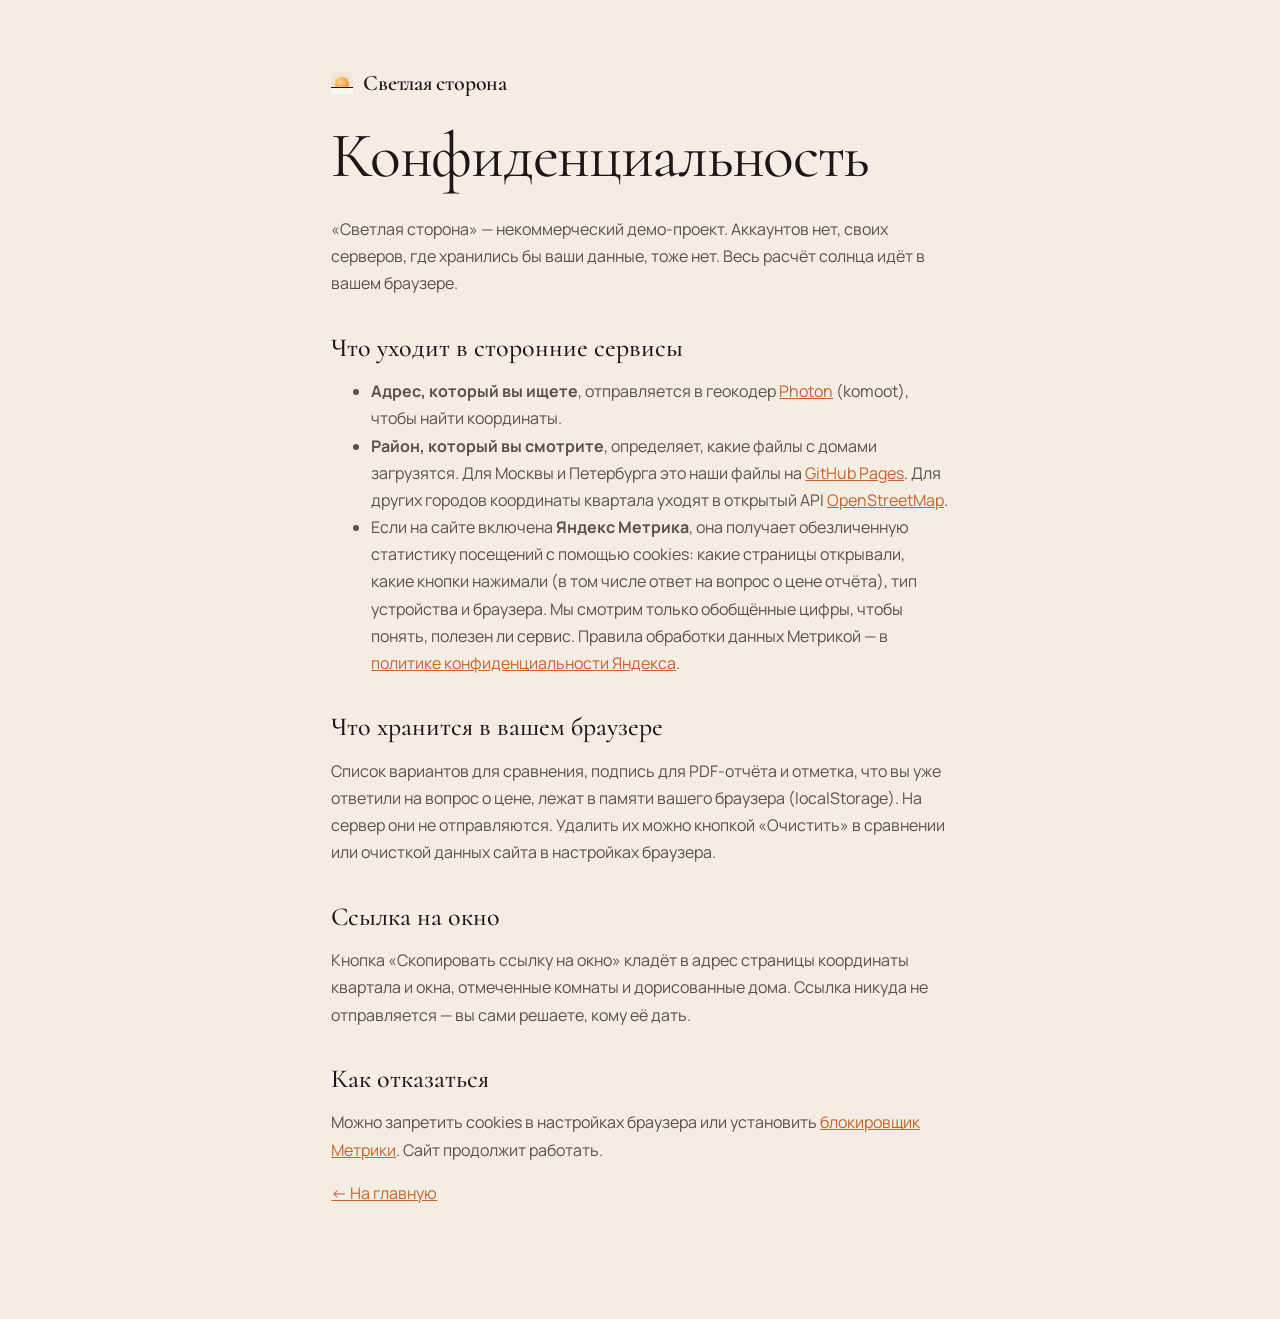
==== commit 549d5424: "SEO-база, статья об инсоляции, обновлённые ответы и документация - Статья «Как проверить инсоляцию к" ====
--- a/privacy.html
+++ b/privacy.html
@@ -14,6 +14,7 @@
     .doc h2 { margin: 36px 0 10px; font: 500 26px/1.1 var(--serif); }
     .doc p, .doc li { font-size: 16px; line-height: 1.7; color: var(--ink-2); }
     .doc a { color: var(--sun-deep); }
+    .doc a.logo { color: var(--ink); text-decoration: none; }
   </style>
 </head>
 <body>
@@ -25,12 +26,15 @@
     <h2>Что уходит в сторонние сервисы</h2>
     <ul>
       <li><b>Адрес, который вы ищете</b>, отправляется в геокодер <a href="https://photon.komoot.io" target="_blank" rel="noopener">Photon</a> (komoot), чтобы найти координаты.</li>
-      <li><b>Координаты квартала</b> отправляются в открытый API <a href="https://www.openstreetmap.org" target="_blank" rel="noopener">OpenStreetMap</a>, чтобы загрузить контуры домов.</li>
-      <li>Если на сайте включена <b>Яндекс Метрика</b>, она получает обезличенную статистику посещений с помощью cookies: какие страницы открывали, какие кнопки нажимали, тип устройства и браузера. Мы смотрим только обобщённые цифры, чтобы понять, полезен ли сервис. Правила обработки данных Метрикой — в <a href="https://yandex.ru/legal/confidential/" target="_blank" rel="noopener">политике конфиденциальности Яндекса</a>.</li>
+      <li><b>Район, который вы смотрите</b>, определяет, какие файлы с домами загрузятся. Для Москвы и Петербурга это наши файлы на <a href="https://z1mo0x.github.io/svetlaya-storona-data/" target="_blank" rel="noopener">GitHub Pages</a>. Для других городов координаты квартала уходят в открытый API <a href="https://www.openstreetmap.org" target="_blank" rel="noopener">OpenStreetMap</a>.</li>
+      <li>Если на сайте включена <b>Яндекс Метрика</b>, она получает обезличенную статистику посещений с помощью cookies: какие страницы открывали, какие кнопки нажимали (в том числе ответ на вопрос о цене отчёта), тип устройства и браузера. Мы смотрим только обобщённые цифры, чтобы понять, полезен ли сервис. Правила обработки данных Метрикой — в <a href="https://yandex.ru/legal/confidential/" target="_blank" rel="noopener">политике конфиденциальности Яндекса</a>.</li>
     </ul>
 
+    <h2>Что хранится в вашем браузере</h2>
+    <p>Список вариантов для сравнения, подпись для PDF-отчёта и отметка, что вы уже ответили на вопрос о цене, лежат в памяти вашего браузера (localStorage). На сервер они не отправляются. Удалить их можно кнопкой «Очистить» в сравнении или очисткой данных сайта в настройках браузера.</p>
+
     <h2>Ссылка на окно</h2>
-    <p>Кнопка «Скопировать ссылку на окно» кладёт координаты квартала и окна в адрес страницы. Ссылка никуда не отправляется — вы сами решаете, кому её дать.</p>
+    <p>Кнопка «Скопировать ссылку на окно» кладёт в адрес страницы координаты квартала и окна, отмеченные комнаты и дорисованные дома. Ссылка никуда не отправляется — вы сами решаете, кому её дать.</p>
 
     <h2>Как отказаться</h2>
     <p>Можно запретить cookies в настройках браузера или установить <a href="https://yandex.ru/support/metrica/general/opt-out.html" target="_blank" rel="noopener">блокировщик Метрики</a>. Сайт продолжит работать.</p>
--- a/css/style.css
+++ b/css/style.css
@@ -737,6 +737,8 @@
 .norm-head { display: flex; align-items: center; justify-content: space-between; gap: 10px; }
 .norm-badge { font: 700 12px/1 var(--sans); padding: 6px 10px; border-radius: 999px; background: var(--sage); color: #fff; }
 .norm-card.fail .norm-badge { background: var(--sun-deep); }
+.norm-card.edge { background: rgba(238, 154, 58, 0.1); box-shadow: inset 0 0 0 1px rgba(238, 154, 58, 0.25); }
+.norm-card.edge .norm-badge { background: var(--sun); }
 .norm-text { margin: 10px 0 0; font-size: 13px; line-height: 1.55; color: var(--ink-2); }
 .norm-text b { color: var(--ink); }
 
@@ -768,30 +770,36 @@
 .blockers .b-empty { cursor: default; font-size: 13px; color: var(--ink-3); display: block; }
 .blockers .b-empty:hover { background: none; }
 
-.floors { position: relative; display: flex; align-items: flex-end; gap: 2px; height: 128px; padding-top: 18px; }
-.floors button { position: relative; flex: 1; height: 100%; display: flex; align-items: flex-end; min-width: 0; }
-.floors button i {
-  display: block;
+.acc-level { font: 600 12px/1 var(--sans); color: var(--ink-3); }
+.acc-level.is-high { color: var(--sage); }
+.acc-level.is-mid { color: var(--sun-deep); }
+.acc-level.is-low { color: #b0442a; }
+.acc-text { margin: 0; font-size: 13px; line-height: 1.55; color: var(--ink-2); }
+.acc-note { margin-top: 10px; font-size: 11.5px; }
+
+.matrix { overflow-x: auto; margin: 0 -4px; }
+.matrix table { width: 100%; border-collapse: separate; border-spacing: 3px; }
+.matrix th { padding: 2px 4px; font: 600 11px/1 var(--sans); color: var(--ink-3); }
+.matrix tbody th { width: 30px; text-align: right; font: 500 10.5px/1 var(--mono); }
+.matrix td { padding: 0; }
+.matrix td button {
+  position: relative;
   width: 100%;
-  height: 100%;
-  border-radius: 4px 4px 1px 1px;
-  background: #e3d9c9;
-  transform-origin: bottom;
-  transform: scaleY(var(--v, 0.02));
-  transition: transform 0.9s var(--ease-out), background-color 0.3s var(--ease);
-}
-.floors button:hover i { background: #d3c6b2; }
-.floors button.cur i { background: linear-gradient(180deg, #f3b56f, #e8862f); }
-.floors button span {
-  position: absolute;
-  left: 50%;
-  bottom: -18px;
-  transform: translateX(-50%);
-  font: 500 9.5px var(--mono);
-  color: var(--ink-3);
-}
-.floors-axis { height: 18px; }
-.floors-tip { position: absolute; top: 0; left: 0; font: 500 10.5px var(--mono); color: var(--ink-2); }
+  height: 26px;
+  border-radius: 6px;
+  font: 500 10.5px/1 var(--mono);
+  color: var(--ink);
+  background: color-mix(in srgb, #f2a447 calc(var(--v, 0) * 88%), #f1ebe1);
+  transition: box-shadow 0.25s var(--ease);
+}
+.matrix td.wait button { color: var(--ink-3); background: #f1ebe1; }
+.matrix td.pass button::after,
+.matrix td.edge button::after { content: ""; position: absolute; top: 4px; right: 4px; width: 5px; height: 5px; border-radius: 50%; background: var(--sage); }
+.matrix td.edge button::after { background: transparent; box-shadow: inset 0 0 0 1.2px var(--sage); }
+.matrix td button:hover { box-shadow: 0 0 0 1px var(--ink-2); }
+.matrix td.cur button { box-shadow: 0 0 0 2px var(--ink); }
+.matrix-note { margin-top: 10px; font-size: 11.5px; }
+.sr { position: absolute; width: 1px; height: 1px; overflow: hidden; clip: rect(0 0 0 0); white-space: nowrap; }
 .r-actions { padding-bottom: 22px; }
 
 /* Таймлайн */
@@ -856,6 +864,14 @@
 .ray-state.is-off { background: rgba(29, 23, 18, 0.06); color: var(--ink-3); }
 
 .edge-note { position: absolute; top: 84px; left: 50%; transform: translateX(-50%); }
+.draw-bar { position: absolute; top: 84px; left: 50%; z-index: 4; transform: translateX(-50%); }
+.draw-bar .core { position: relative; display: flex; align-items: center; gap: 10px; padding: 6px 48px 6px 18px; font-size: 13px; }
+.draw-bar p { margin: 0; color: var(--ink-2); }
+.draw-bar .x { top: 50%; transform: translateY(-50%); }
+.draw-bar .btn:disabled { opacity: 0.45; pointer-events: none; }
+.add-note { margin-top: 8px; font-size: 12px; }
+.focus-del { margin-top: 12px; }
+.is-drawing #gl { cursor: crosshair; }
 .edge-note .core { display: flex; align-items: center; gap: 14px; padding: 6px 6px 6px 18px; font-size: 13px; }
 .edge-note p { margin: 0; color: var(--ink-2); }
 
@@ -928,6 +944,32 @@
 .verdict[data-level="low"] .verdict-badge { color: var(--shade-deep); }
 .verdict-text { margin: 8px 0 0; font-size: 13px; line-height: 1.55; color: var(--ink-2); }
 .verdict-text b { color: var(--ink); font-weight: 600; }
+.verdict-build { margin: 10px 0 0; padding-top: 10px; border-top: 1px solid var(--line-2); font-size: 13px; line-height: 1.55; color: var(--ink-2); }
+.verdict-build b { color: var(--ink); font-weight: 600; }
+
+/* Вся квартира */
+#roomsOut { min-width: 58px; font-size: 13px; }
+.rooms { margin: 12px 0 0; padding: 0; list-style: none; display: flex; flex-direction: column; gap: 4px; }
+.rooms:empty { display: none; }
+.room { display: flex; align-items: stretch; border-radius: 12px; background: rgba(29, 23, 18, 0.035); }
+.room.cur { box-shadow: inset 0 0 0 1.5px var(--ink); }
+.room-open { flex: 1; min-width: 0; display: grid; grid-template-columns: 1fr auto; gap: 2px 10px; padding: 9px 4px 9px 12px; text-align: left; }
+.room-name { font-size: 13px; font-weight: 600; }
+.room-meta { grid-column: 1; font-size: 11.5px; color: var(--ink-3); }
+.room-norm { grid-row: 1 / span 2; grid-column: 2; align-self: center; font-size: 11.5px; font-weight: 600; color: var(--ink-3); }
+.room.is-pass .room-norm { color: var(--sage); }
+.room.is-edge .room-norm { color: var(--sun-deep); }
+.room.is-fail .room-norm { color: #b0442a; }
+.room-del { width: 34px; flex: none; font-size: 18px; color: var(--ink-3); border-radius: 0 12px 12px 0; }
+.room-del:hover { color: var(--ink); background: rgba(29, 23, 18, 0.05); }
+.flat-verdict { margin: 10px 0 0; padding: 10px 12px; border-radius: 12px; font-size: 13px; line-height: 1.5; color: var(--ink-2); background: rgba(29, 23, 18, 0.04); }
+.flat-verdict b { color: var(--ink); font-weight: 600; }
+.flat-verdict.is-pass { background: rgba(127, 148, 112, 0.15); }
+.flat-verdict.is-edge { background: rgba(238, 154, 58, 0.13); }
+.flat-verdict.is-fail { background: rgba(200, 98, 42, 0.1); }
+#roomAdd { margin-top: 12px; }
+#roomAdd:disabled { opacity: 0.5; cursor: default; }
+.flat-note { margin-top: 10px; font-size: 12px; }
 
 .sides { display: flex; flex-wrap: wrap; gap: 4px; margin-top: 14px; }
 .sides button, .seg button {
@@ -947,8 +989,46 @@
 .depth-row { margin-top: 12px; }
 .depth-row output { min-width: 52px; }
 
-.report-ask p { margin: 0 0 12px; font-size: 13px; line-height: 1.5; color: var(--ink-2); }
-.report-ask .p-sub { margin: 0; }
+.report-note { margin: 0 0 12px; font-size: 13px; line-height: 1.5; color: var(--ink-2); }
+.report-btns { display: flex; gap: 8px; margin-bottom: 14px; }
+.report-btns .btn:disabled { opacity: 0.55; cursor: progress; }
+
+/* Опрос о цене и подпись риелтора */
+.survey { margin: 0 0 14px; padding: 12px 14px; border-radius: 14px; background: rgba(238, 154, 58, 0.1); }
+.survey-q { margin: 0 0 10px; font-size: 13px; font-weight: 600; }
+.survey-btns { display: flex; flex-wrap: wrap; gap: 6px; }
+.survey-btns button { padding: 7px 11px; border-radius: 999px; font-size: 12.5px; background: var(--paper); box-shadow: inset 0 0 0 1px var(--line-2); transition: background-color 0.3s var(--ease); }
+.survey-btns button:hover { background: #fff; box-shadow: inset 0 0 0 1px var(--ink-2); }
+.survey-thanks { margin: 0; }
+.report-sign { margin: 0 0 14px; font-size: 13px; }
+.report-sign summary { cursor: pointer; color: var(--ink-2); }
+.report-sign input { width: 100%; margin-top: 10px; padding: 10px 12px; border: 0; border-radius: 12px; background: rgba(29, 23, 18, 0.05); font-size: 13px; }
+.report-sign input:focus { outline: 2px solid var(--sun); outline-offset: 0; }
+.report-sign .p-sub { margin-top: 6px; font-size: 11.5px; }
+
+/* Сравнение вариантов */
+.compare { width: min(860px, calc(100vw - 32px)); max-height: calc(100vh - 48px); padding: 22px 24px; border: 0; border-radius: 22px; background: var(--paper); color: var(--ink); box-shadow: var(--shadow-soft); }
+.compare::backdrop { background: rgba(25, 19, 16, 0.42); }
+.cmp-head { display: flex; justify-content: space-between; align-items: center; margin-bottom: 14px; }
+.cmp-head h3 { margin: 0; font: 500 28px/1.1 var(--serif); }
+.cmp-close { width: 36px; height: 36px; border-radius: 50%; font-size: 22px; color: var(--ink-2); }
+.cmp-close:hover { background: rgba(29, 23, 18, 0.06); }
+.cmp-table { overflow-x: auto; }
+.cmp-table table { width: 100%; min-width: 620px; border-collapse: collapse; font-size: 13px; }
+.cmp-table th { text-align: left; font-weight: 500; font-size: 11.5px; color: var(--ink-3); padding: 0 10px 8px; }
+.cmp-table td { padding: 10px; border-top: 1px solid var(--line-2); vertical-align: top; }
+.cmp-table td small { display: block; margin-top: 2px; font-size: 11.5px; color: var(--ink-3); }
+.cmp-table .num { font: 500 14px var(--mono); white-space: nowrap; }
+.cmp-table tr.best td:first-child b::after { content: "больше всего солнца"; display: block; margin-top: 2px; font-weight: 600; font-size: 11.5px; color: var(--sun-deep); }
+.cmp-norm.is-pass { color: var(--sage); font-weight: 600; }
+.cmp-norm.is-edge { color: var(--sun-deep); font-weight: 600; }
+.cmp-norm.is-fail { color: #b0442a; font-weight: 600; }
+.cmp-act { white-space: nowrap; text-align: right; }
+.cmp-act button { padding: 6px 10px; border-radius: 999px; font-size: 12.5px; color: var(--ink-2); }
+.cmp-act button:hover { background: rgba(29, 23, 18, 0.06); color: var(--ink); }
+.cmp-empty { margin: 8px 0; color: var(--ink-3); font-size: 14px; }
+.cmp-note { margin-top: 14px; font-size: 12px; }
+.cmp-foot { display: flex; justify-content: flex-end; gap: 8px; margin-top: 16px; }
 
 .cookie {
   position: fixed;
@@ -1038,7 +1118,8 @@
   .clock small { display: none; }
   .ray-state { display: none; }
   .play { width: 40px; height: 40px; }
-  .edge-note { top: 70px; width: calc(100% - 20px); }
+  .edge-note, .draw-bar { top: 70px; width: calc(100% - 20px); }
+  .draw-bar .core { flex-wrap: wrap; }
   .edge-note .core { flex-direction: column; align-items: flex-start; padding: 12px 14px; }
   .focus-card { left: 10px !important; right: 10px; top: 70px !important; width: auto; }
 }
@@ -1074,3 +1155,51 @@
 @media (prefers-reduced-motion: reduce) {
   *, *::before, *::after { animation-duration: 0.01ms !important; animation-iteration-count: 1 !important; transition-duration: 0.01ms !important; }
 }
+
+/* ============ PDF-отчёт: только при печати из кнопки «PDF» ============ */
+.print-report { display: none; }
+@media print {
+  @page { size: A4; margin: 14mm 14mm 16mm; }
+  body.is-printing { background: #fff; overflow: visible; }
+  body.is-printing > *:not(.print-report) { display: none !important; }
+  body.is-printing .print-report { display: block; }
+  .pr { color: var(--ink); font: 10pt/1.45 var(--sans); -webkit-print-color-adjust: exact; print-color-adjust: exact; }
+  .pr-head { display: flex; justify-content: space-between; align-items: baseline; padding-bottom: 3mm; border-bottom: 0.3mm solid var(--line-2); color: var(--ink-3); font-size: 8.5pt; }
+  .pr-brand { font: 500 14pt/1 var(--serif); color: var(--ink); }
+  .pr h1 { margin: 6mm 0 1mm; font: 500 24pt/1.1 var(--serif); letter-spacing: -0.01em; }
+  .pr-sub { margin: 0 0 4mm; color: var(--ink-2); }
+  .pr-shot { display: block; width: 100%; height: 72mm; object-fit: cover; border-radius: 3mm; }
+  .pr-verdict { display: grid; grid-template-columns: auto 1fr; gap: 8mm; align-items: center; margin: 6mm 0 2mm; }
+  .pr-num { display: flex; align-items: flex-end; gap: 2.5mm; font: 600 44pt/0.9 var(--serif); }
+  .pr-num small { font: 500 8.5pt/1.3 var(--sans); color: var(--ink-2); padding-bottom: 1.5mm; }
+  .pr-level { display: block; font: 500 17pt/1.1 var(--serif); margin-bottom: 1mm; }
+  .pr-level.is-sunny { color: var(--sun-deep); }
+  .pr-level.is-low { color: var(--shade-deep); }
+  .pr-verdict p { margin: 0; color: var(--ink-2); }
+  .pr-sec { margin-top: 6mm; break-inside: avoid; }
+  .pr-sec h2 { margin: 0 0 2mm; font: 700 10.5pt/1.3 var(--sans); }
+  .pr-sec p { margin: 0; }
+  .pr-heat { display: block; width: 100%; height: 30mm; border-radius: 2mm; }
+  .pr-months { display: grid; grid-template-columns: repeat(12, 1fr); text-align: center; color: var(--ink-3); font-size: 7.5pt; margin-top: 1mm; }
+  .pr-legend { margin-top: 1.5mm !important; color: var(--ink-3); font-size: 8pt; }
+  .pr-legend i { display: inline-block; width: 2.6mm; height: 2.6mm; border-radius: 0.6mm; margin: 0 1mm 0 2mm; vertical-align: -0.3mm; }
+  .pr-legend i:first-child { margin-left: 0; }
+  .pr-table { width: 100%; border-collapse: collapse; font-size: 9pt; }
+  .pr-table td, .pr-table th { padding: 1.3mm 2mm; border-bottom: 0.2mm solid var(--line-2); text-align: left; }
+  .pr-table .num { text-align: right; font-weight: 700; }
+  .pr-matrix { break-before: page; }
+  .pr-note { color: var(--ink-2); font-size: 8.5pt; margin-bottom: 2mm !important; }
+  .pr-grid { font-variant-numeric: tabular-nums; }
+  .pr-grid th, .pr-grid td { text-align: center; padding: 1mm; }
+  .pr-grid thead th { font-weight: 700; }
+  .pr-grid tbody th { color: var(--ink-3); font-weight: 500; }
+  .pr-grid td.cur { outline: 0.5mm solid var(--ink); outline-offset: -0.5mm; font-weight: 700; }
+  .pr-method ul { margin: 0; padding-left: 4mm; color: var(--ink-2); font-size: 8.5pt; }
+  .pr-method li { margin-bottom: 1mm; }
+  .pr-disclaimer { margin: 3mm 0 0; padding: 2.5mm 3.5mm; border-radius: 2mm; background: var(--bg); color: var(--ink-2); font-size: 8.5pt; }
+  .pr-table small { color: var(--ink-3); font-size: 7.5pt; }
+  .pr-cmp th { text-align: left; font-weight: 700; font-size: 8.5pt; }
+  .pr-cmp tr.best td { background: rgba(238, 154, 58, 0.12); }
+  .pr-foot { margin-top: 6mm; padding-top: 3mm; border-top: 0.3mm solid var(--line-2); color: var(--ink-3); font-size: 8pt; }
+  .pr-foot a { word-break: break-all; color: var(--ink-2); text-decoration: none; }
+}
